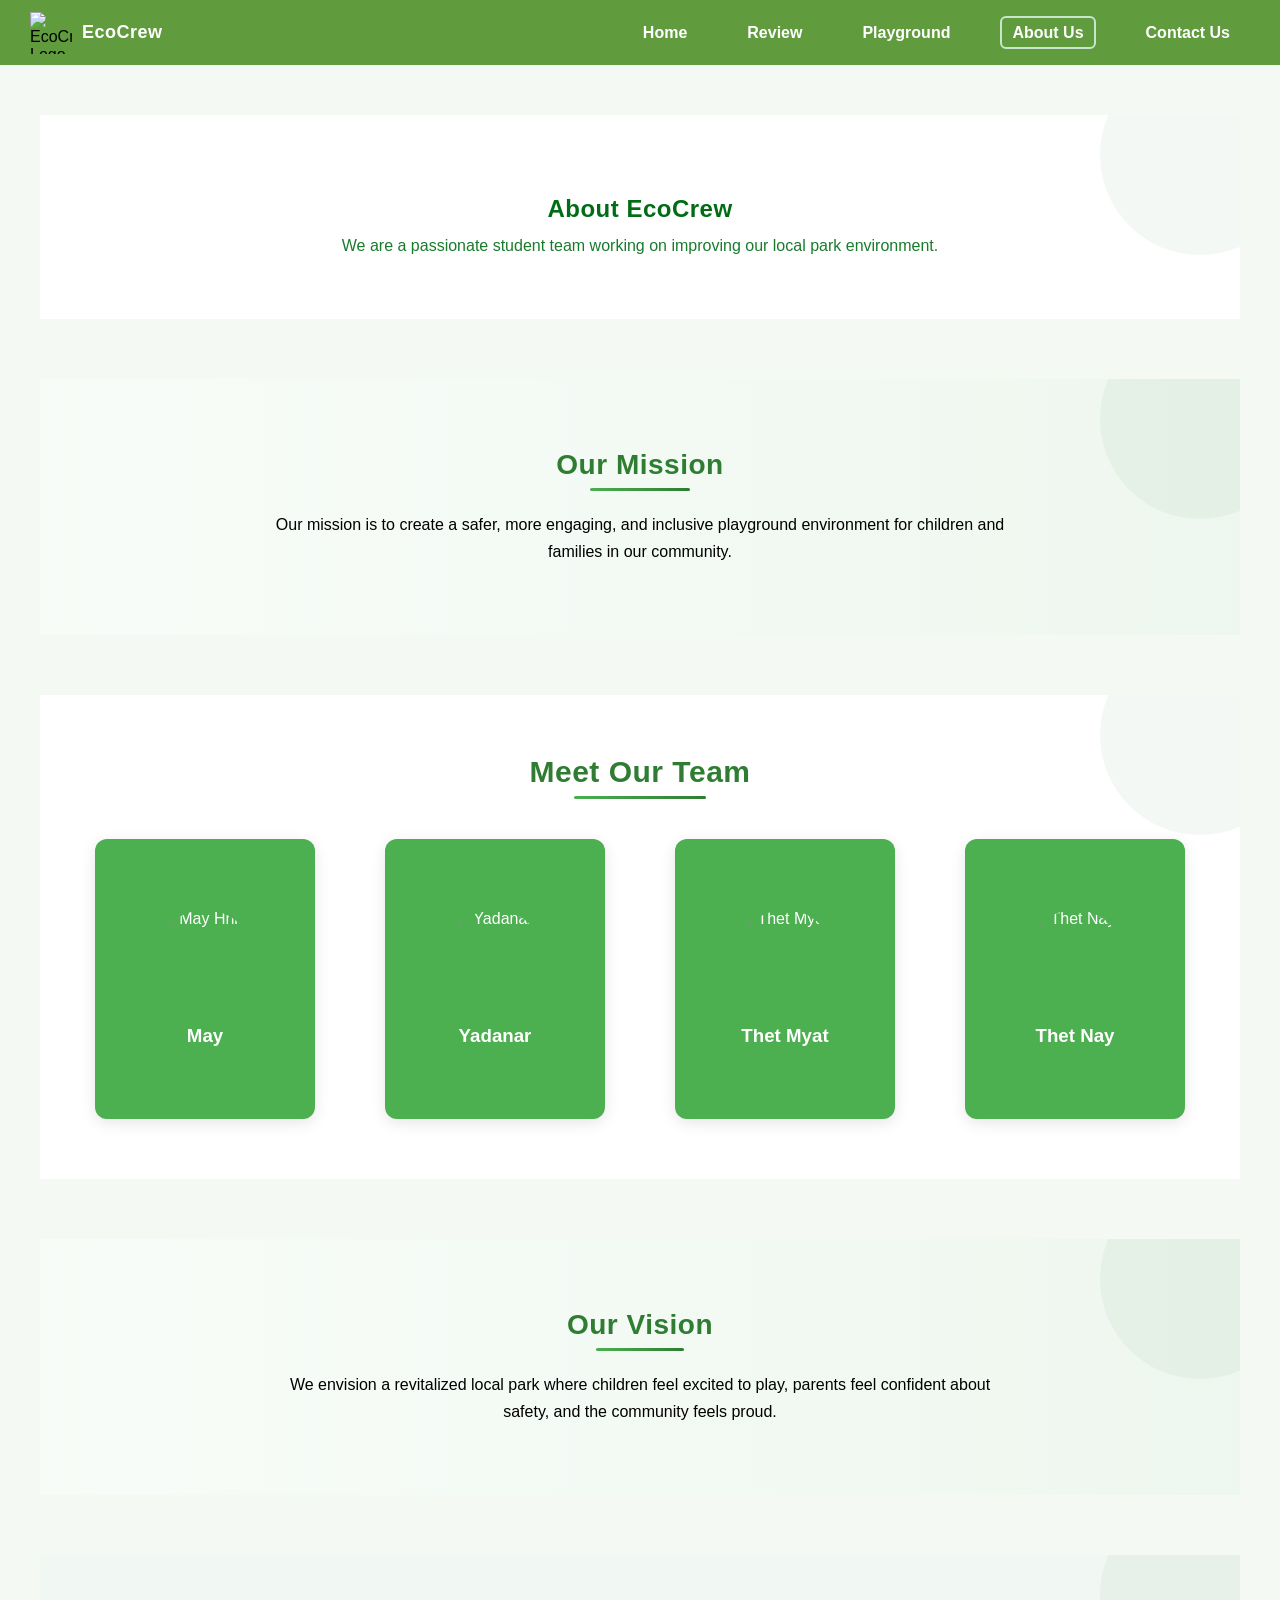
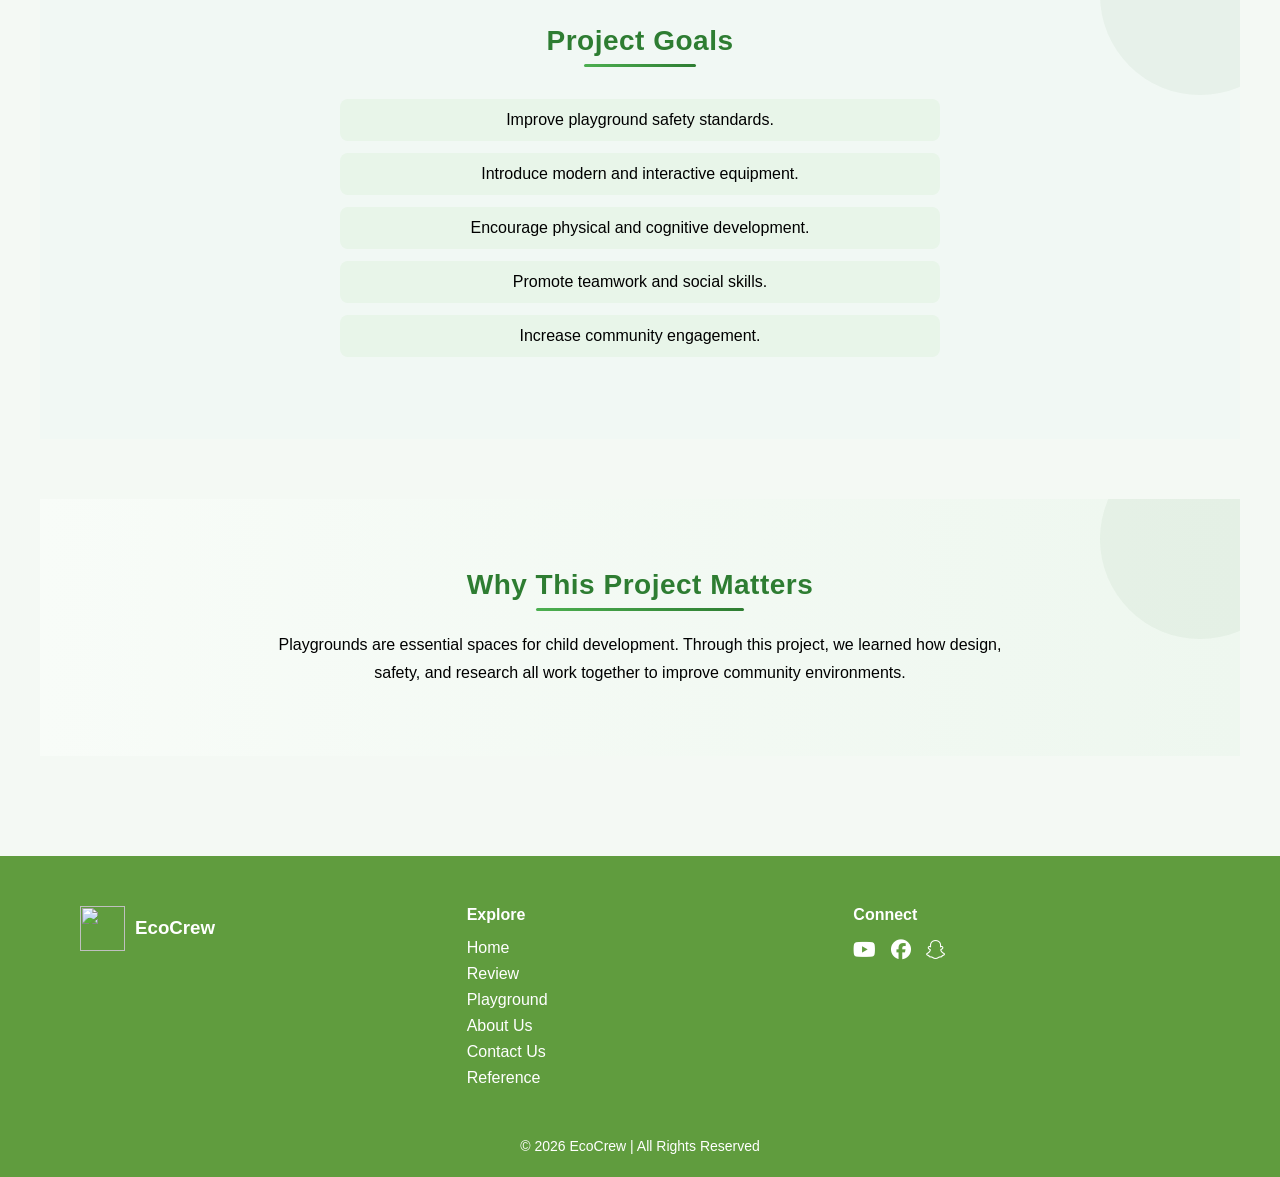
==== about.html @ d2e7d6f7 "Add files via upload" ====
<!DOCTYPE html>
<html lang="en">

<head>
    <meta charset="UTF-8">
    <meta name="viewport" content="width=device-width, initial-scale=1.0">
    <title>EcoCrew | About Us</title>

    <link rel="stylesheet" href="style.css">
    <link rel="shortcut icon" href="./Images/EcoCrewLogo-removebg-preview.png">
    <link rel="stylesheet" href="https://cdnjs.cloudflare.com/ajax/libs/font-awesome/6.5.0/css/all.min.css">
</head>

<body>

    <!-- ================= NAVIGATION ================= -->
    <header>
        <nav class="navbar">

            <div class="logo">
                <img src="./Images/EcoCrew-removebg-preview.png" alt="EcoCrew Logo">
                <span class="logo-text">EcoCrew</span>
            </div>

            <input type="checkbox" id="menu-toggle">

            <label for="menu-toggle" class="menu-icon">
                <i class="fas fa-bars"></i>
            </label>

            <ul class="nav-links">
                <li><a href="./index.html">Home</a></li>
                <li><a href="./review.html">Review</a></li>
                <li><a href="./playground.html">Playground</a></li>
                <li><a href="./about.html" class="active">About Us</a></li>
                <li><a href="./contact.html">Contact Us</a></li>
            </ul>

        </nav>
    </header>
    <main>
        <section class="page-header">
            <h1>About EcoCrew</h1>
            <p>We are a passionate student team working on improving our local park environment.
            </p>
        </section>

        <section class="about-section light">

            <h2>Our Mission</h2>
            <p>Our mission is to create a safer, more engaging, and inclusive playground environment for children and families in our community.
            </p>
        </section>

        <section class="team-section">
            <h2>Meet Our Team</h2>

            <div class="team-container">
                <div class="flip-card">
                    <div class="flip-card-inner">
                        <div class="flip-card-front">
                            <img src="" alt="May Hnin">
                            <h3>May</h3>
                        </div>

                        <div class="flip-card-back">
                            <p>I was responsible for the website design and I ensured that all pages are fully responsive.</p>
                        </div>
                    </div>
                </div>

                <div class="flip-card">
                    <div class="flip-card-inner">
                        <div class="flip-card-front">
                            <img src="" alt="Yadanar">
                            <h3>Yadanar</h3>
                        </div>

                        <div class="flip-card-back">
                            <p>I'm the planner of EcoCrew and I made sure that all the content are related to parks!</p>
                        </div>
                    </div>
                </div>

                <div class="flip-card">
                    <div class="flip-card-inner">
                        <div class="flip-card-front">
                            <img src="" alt="Thet Myat">
                            <h3>Thet Myat</h3>
                        </div>

                        <div class="flip-card-back">
                            <p>I'm the researcher and writer of this group. I helped my member add the images, paragraphs and much more.</p>
                        </div>
                    </div>
                </div>

                <div class="flip-card">
                    <div class="flip-card-inner">
                        <div class="flip-card-front">
                            <img src="" alt="Thet Nay">
                            <h3>Thet Nay</h3>
                        </div>

                        <div class="flip-card-back">
                            <p>I'm the editor of this group and I made sure that there are no errors.</p>
                        </div>
                    </div>
                </div>
            </div>
        </section>

        <section class="about-section">
            <h2>Our Vision</h2>
            <p>We envision a revitalized local park where children feel excited to play, parents feel confident about safety, and the community feels proud.
            </p>
        </section>

        <section class="about-section light">
            <h2>Project Goals</h2>
            <ul class="goal-list">
                <li>Improve playground safety standards.</li>
                <li>Introduce modern and interactive equipment.</li>
                <li>Encourage physical and cognitive development.</li>
                <li>Promote teamwork and social skills.</li>
                <li>Increase community engagement.</li>
            </ul>
        </section>

        <section class="about-section">
            <h2>Why This Project Matters</h2>
            <p>Playgrounds are essential spaces for child development. Through this project, we learned how design, safety, and research all work together to improve community environments.
            </p>
        </section>
    </main>
    <footer class="footer">
        <div class="footer-container">

            <div class="footer-column footer-left">
                <div class="footer-logo">
                    <img src="./Images/EcoCrew-removebg-preview.png" alt="">
                    <h3>EcoCrew</h3>
                </div>
            </div>

            <div class="footer-column footer-center">
                <h4>Explore</h4>
                <a href="index.html">Home</a>
                <a href="review.html">Review</a>
                <a href="playground.html">Playground</a>
                <a href="about.html">About Us</a>
                <a href="contact.html">Contact Us</a>
                <a href="reference.html">Reference</a>
            </div>

            <div class="footer-column footer-right">
                <h4>Connect</h4>
                <div class="social-icons">
                    <a href="https://www.youtube.com/"><i class="fab fa-youtube"></i></a>
                    <a href="https://www.facebook.com/"><i class="fab fa-facebook"></i></a>
                    <a href="https://www.snapchat.com/"><i class="fab fa-snapchat"></i></a>
                </div>
            </div>
        </div>
        <p class="footer-bottom">© 2026 EcoCrew | All Rights Reserved</p>
    </footer>
</body>
</html>
---- style.css ----
* {
    transition: 0.3s ease;
    box-sizing: border-box;
    margin: 0;
    padding: 0;
}

main {
    padding: 40px;
}

section {
    margin-bottom: 60px;
}

h2 {
    margin-bottom: 20px;
    font-size: 28px;
    text-align: center;
}

p {
    line-height: 1.6;
}

html, body{
  height: 100%;
  scroll-behavior: smooth;
}

body {
  display: flex;
  flex-direction: column;
  margin: 0;
  font-family: Arial, sans-serif;
  background-color: #f4f9f4;
}

h1, h2 {
  letter-spacing: 0.5px;
}

h2 {
  position: relative;
  display: inline-block;
  padding-bottom: 10px;
}

h2::after {
  content: "";
  position: absolute;
  width: 60%;
  height: 3px;
  background: linear-gradient(to right, #4CAF50, #2e7d32);
  bottom: 0;
  left: 20%;
  border-radius: 10px;
}

main{
  flex: 1;
}

main {
  margin-top: 75px;
}


section {
  position: relative;
}

section:nth-child(even) {
  background: linear-gradient(to right, #f8fcf8, #eef7ef);
}

section:nth-child(odd) {
  background: #ffffff;
}

section::before {
  content: "";
  position: absolute;
  width: 200px;
  height: 200px;
  background: rgba(46,125,50,0.05);
  border-radius: 50%;
  top: -60px;
  right: -60px;
  z-index: 0;
}

section > * {
  position: relative;
  z-index: 1;
}

.navbar {
  position: fixed;
  top: 0;
  left: 0;
  right: 0;

  height: 65px;
  padding: 0 30px;

  display: flex;
  justify-content: space-between;
  align-items: center;

  background-color: #609c3e;
  z-index: 1000;
}

nav a.active {
  color: rgb(255, 255, 255);
  border: 2px solid #c8e6c9;
}

nav a {
  color: white;
  margin: 0 10px;
  text-decoration: none;
  font-weight: bold;
  transition: color 0.3s ease;
}

.logo {
  display: flex;
  align-items: center;
  gap: 10px;
}

.logo img {
  height: 42px;
  width: 42px;

}

.logo-text{
  font-size: 18px;
  font-weight: bold;
  color: white;
  letter-spacing: 0.5px;
}
.menu-icon {
  display: none;
  font-size: 26px;
  color: white;
  cursor: pointer;
}

.nav-links {
  color: white;
  list-style: none;
  display: flex;
  gap: 20px;
  padding: 0;
  margin: 0;
}

.nav-links a {
  padding: 6px 10px;
  border-radius: 6px;
}

.nav-links a:hover {
  background-color: rgba(255, 255, 255, 0.2);
}

.menu-toggle {
  display: none;
  font-size: 26px;
  color: white;
  cursor: pointer;
}

#menu-toggle {
  display: none;
}

.menu-icon {
  font-size: 26px;
  color: white;
  cursor: pointer;
}


.intro {
  display: flex;
  gap: 40px;
  padding: 60px 80px;
  align-items: center;
  background-color: white;
}


.intro-text {
  flex: 1;
  line-height: 1.6;
}

.intro-text h2 {
  color: #2e7d32;
  margin-bottom: 15px;
  font-size: 28px;
}

.intro-text p {
  margin-bottom: 15px;
}


.intro-image img {
  width: 100%;
  max-width: 480px;
  height: auto;
  border-radius: 16px;
  box-shadow: 0 8px 20px rgba(0, 0, 0, 0.15);
}

.intro-text ul {
  padding-left: 20px;
  margin-bottom: 20px;
}

.intro-text li {
  margin-bottom: 8px;
}

.section h2 {
  color: #2e7d32;
  text-align: center;
  margin-bottom: 20px;
}

.card-grid {
  display: grid;
  grid-template-columns: repeat(3, 1fr);
  gap: 30px;
  margin-top: 40px;
}

section {
  animation: fadeUp 0.8s ease forwards;
  opacity: 0;
}

@keyframes fadeUp {
  from {
    transform: translateY(20px);
    opacity: 0;
  }
  to {
    transform: translateY(0);
    opacity: 1;
  }
}

.card {
  background-color: #e8f5e9;
  padding: 25px;
  border-radius: 16px;
  box-shadow: 0 6px 15px rgba(0,0,0,0.1);
}

.card h3 {
  color: #2e7d32;
  margin-bottom: 10px;
}

.impact-section {
  padding: 60px 80px;
  background-color: #ffffff;
  text-align: center;
}

.impact-section h2 {
  color: #2e7d32;
  margin-bottom: 40px;
}

.impact-grid {
  display: grid;
  grid-template-columns: repeat(3, 1fr);
  gap: 30px;
}

.impact-card {
  background-color: #e8f5e9;
  padding: 30px;
  border-radius: 16px;
  box-shadow: 0 6px 15px rgba(0, 0, 0, 0.1);
}

.footer {
  background-color: #609c3e;
  color: white;
  padding: 50px 80px 20px;
}

.footer-container {
  display: flex;
  justify-content: space-between;
  align-items: flex-start;
  gap: 40px;
  flex-wrap: wrap;
}

.footer-left {
  flex: 1;
  min-width: 220px;
}

.footer-logo {
  display: flex;
  align-items: center;
  gap: 10px;
  margin-bottom: 15px;
}

.footer-logo img {
  width: 45px;
  height: 45px;
}

.footer-column {
  flex: 1;
  min-width: 200px;
}

.footer-column h4 {
  margin-bottom: 15px;
}

.footer-column a {
  display: block;
  color: white;
  text-decoration: none;
  margin-bottom: 8px;
  transition: opacity 0.3s;
}

.footer-column a:hover {
  opacity: 0.7;
}

.social-icons {
  display: flex;
  gap: 15px;
  font-size: 20px;
}

.social-icons a {
  color: white;
  transition: transform 0.3s;
}

.social-icons a:hover {
  transform: scale(1.2);
}

.footer-bottom {
  text-align: center;
  margin-top: 40px;
  font-size: 14px;
}


.hero-section {
  display: flex;
  align-items: center;
  justify-content: space-between;

  padding: 80px;
  gap: 40px;

  background-color: #f4f9f4;
}

.hero-text {
  flex: 1;
}

.hero-text h1 {
  font-size: 36px;
  color: #2e7d32;
  margin-bottom: 20px;
}

.hero-text p {
  font-size: 17px;
  line-height: 1.6;
  margin-bottom: 25px;
}

.hero-button {
  display: inline-block;
  background-color: #2e7d32;
  color: white;
  padding: 12px 26px;
  border-radius: 8px;
  text-decoration: none;
  font-weight: bold;
}

.hero-button:hover {
  background-color: #256428;
}

.hero-image {
  flex: 1;
  max-width: 500px;
}

.hero-image img {
  width: 100%;
  height: auto;
  border-radius: 18px;
  box-shadow: 0 10px 25px rgba(0, 0, 0, 0.15);
}

.flip-card {
  perspective: 1000px;
}

.page-header {
  padding: 80px 20px 60px;
  text-align: center;
  color: rgb(0, 109, 22);
  margin-top: 0px;
}

.page-header p {
  opacity: 0.9;
  margin-top: 10px;
}

.hero-section {
  display: flex;
  align-items: center;
  justify-content: space-between;
  padding: 100px 10%;
  gap: 50px;
  background: linear-gradient(to right, #e8f5e9, #f4f9f4);
  border-bottom: 2px solid #dcedc8;
}

.center-text {
  text-align: center;
  max-width: 800px;
  margin: auto;
  line-height: 1.6;
}

.team-grid {
  display: grid;
  grid-template-columns: repeat(4, 1fr);
  gap: 30px;
  margin-top: 40px;
}

.team-card {
  background-color: white;
  border-radius: 16px;
  padding: 20px;
  text-align: center;
  box-shadow: 0 6px 15px rgba(0,0,0,0.1);
  transition: transform 0.3s ease;
}

.team-card:hover {
  transform: translateY(-8px);
}

.team-card img {
  width: 120px;
  height: 120px;
  object-fit: cover;
  border-radius: 50%;
  margin-bottom: 15px;
}

.team-card h3 {
  color: #2e7d32;
  margin-bottom: 5px;
}

.team-card p {
  font-size: 14px;
  opacity: 0.85;
}

.contact-form {
  max-width: 500px;
  margin: auto;
  background: white;
  padding: 30px;
  border-radius: 16px;
  box-shadow: 0 6px 15px rgba(0,0,0,0.1);
}

.contact-form label {
  display: block;
  margin: 15px 0 5px;
  font-weight: bold;
}

.contact-form input,
.contact-form textarea {
  width: 100%;
  padding: 10px;
  border-radius: 8px;
  border: 1px solid #ccc;
}

.contact-form button {
  margin-top: 20px;
  width: 100%;
  padding: 12px;
  background-color: #2e7d32;
  color: white;
  border: none;
  border-radius: 8px;
  font-weight: bold;
  cursor: pointer;
}

.contact-form button:hover {
  background-color: #256428;
}

.page-content {
  padding: 100px 80px;
  max-width: 900px;
  margin: auto;
}

.reference-list {
  margin-top: 30px;
  line-height: 1.8;
}

.reference-list li {
  margin-bottom: 15px;
}

.reference-list a {
  margin-left: 10px;
  color: #2e7d32;
  font-weight: bold;
  text-decoration: none;
}

.see-more-btn {
  display: inline-block;
  margin-top: 10px;
  padding: 8px 16px;
  background-color: #609c3e;
  color: white;
  border-radius: 6px;
  text-decoration: none;
  font-weight: bold;
  transition: background-color 0.3s ease;
}

.see-more-btn:hover {
  background-color: #4e7f33;
}

.equipment-grid {
  display: grid;
  grid-template-columns: repeat(3, 1fr);
  gap: 40px;
}

.equipment-item {
  display: grid;
  flex-direction: column;
  gap: 50px;
  grid-template-columns: 380px 1.2fr;
  align-items: center;
}

.equipment-grid-Equip {
  display: flex;
  flex-direction: column;
  gap: 80px;
  max-width: 1100px;
  margin: 0 auto;
}

.equipment-info{
  background-color: white;
  padding: 30px;
  border-radius: 15px;
  box-shadow: 0 6px 15px rgba(0, 0, 0, 0.08);
  text-align: left;
}

.equipment-info ul {
  margin-left: 18px;
}

.equipment-info li {
  margin-bottom: 6px;
}

.equipment-section h2 {
  text-align: center;
  font-size: 28px;
  margin-bottom: 60px;
  color: #2e7d32;
}

.equipment-info h3 {
  font-size: 22px;
  margin-bottom: 12px;
}

.equipment-info h4 {
  margin-top: 20px;
  color: #388e3c;
}

.equipment-section {
  padding: 60px 80px;
  width: 100%;
  box-sizing: border-box;
}


.equipment-section h2 {
  text-align: center;
  color: #2e7d32;
  margin-bottom: 40px;
}

.equipment-card {
  background-color: #c8e6c9;
  border-radius: 16px;
  padding: 20px;
  box-shadow: 0 6px 15px rgba(0, 0, 0, 0.1);
}

.equipment-card img {
  width: 100%;
  height: 200px;
  object-fit: cover;
  border-radius: 12px;
  margin-bottom: 15px;
}

.equipment-card h3 {
  text-align: center;
  margin-bottom: 10px;
}

.gallery-section {
  padding: 60px 80px;
  background-color: #f4f9f4;
  text-align: center;
}

.gallery-section h2 {
  color: #2e7d32;
  margin-bottom: 40px;
}

.gallery-grid {
  display: grid;
  grid-template-columns: repeat(4, 1fr);
  gap: 25px;
}

.gallery-item {
  overflow: hidden;
  border-radius: 16px;
  box-shadow: 0 8px 20px rgba(0, 0, 0, 0.12);
  transition: transform 0.3s ease, box-shadow 0.3s ease;
}

.gallery-item img {
  width: 100%;
  height: 220px;
  object-fit: cover;
  transition: transform 0.3s ease;
}

.gallery-item:hover {
  transform: translateY(-8px);
  box-shadow: 0 14px 30px rgba(0, 0, 0, 0.18);
}

.gallery-item:hover img {
  transform: scale(1.08);
}

.flip-card {
  perspective: 1000px;
}

.flip-inner {
  position: relative;
  width: 100%;
  height: 360px;
  transform-style: preserve-3d;
  transition: transform 0.6s;
}

.flip-card:hover .flip-inner {
  transform: rotateY(180deg);
}

.flip-front,
.flip-back {
  position: absolute;
  width: 100%;
  height: 100%;
  backface-visibility: hidden;
  border-radius: 16px;
  padding: 15px;
  text-align: center;
}

.flip-back {
  transform: rotateY(180deg);
}

.flip-inner {
  position: relative;
  width: 100%;
  height: 360px;
  transform-style: preserve-3d;
  transition: transform 0.8s ease;
}

.flip-front {
  background-color: #56a358;
  box-sizing: border-box;
}

.flip-back {
  background-color: #66bb6a;
  box-sizing: border-box;
  transform: rotateY(180deg);
  color: white;
}

.reference-table {
  width: 100%;
  border-collapse: collapse;
  margin-top: 40px;
  background-color: white;
  border-radius: 12px;
  overflow: hidden;
  box-shadow: 0 6px 15px rgba(0,0,0,0.1);
}

.reference-table th {
  background-color: #2e7d32;
  color: white;
  padding: 14px;
  text-align: left;
}

.reference-table td {
  padding: 14px;
  border-bottom: 1px solid #e0e0e0;
}

.reference-table tr:hover {
  background-color: #f1f8f1;
}

.reference-table a {
  color: #2e7d32;
  font-weight: bold;
  text-decoration: none;
}

.info-hero {
    text-align: center;
    padding: 80px 20px;
    background: linear-gradient(to right, #e8f5e9, #f1f8f4);
}

.info-hero h1 {
    font-size: 34px;
    margin-bottom: 15px;
}

.info-hero p {
    max-width: 800px;
    margin: auto;
    color: #555;
}

.info-section {
    padding: 70px 15%;
    background-color: white;
}

.info-section.light {
    background-color: #f7fbf9;
}

.info-section h2 {
    margin-bottom: 20px;
    color: #2e7d32;
    font-size: 24px;
}

.info-section p {
    margin-bottom: 15px;
}

.info-grid {
    display: grid;
    grid-template-columns: 1fr 1fr;
    gap: 40px;
    align-items: start;
}

.info-grid img {
    width: 100%;
    height: 250px;
    object-fit: cover;
    border-radius: 10px;
    margin-bottom: 15px;
}

.info-grid div {
    display: flex;
    flex-direction: column;
}


.reference-table a:hover {
  text-decoration: underline;
}

.survey-list {
    list-style: none;
    padding: 0;
    margin-top: 20px;
}

.survey-list li {
    background: #48a24c;
    margin: 8px 0;
    padding: 15px;
    border-radius: 10px;
    transition: 0.3s ease;
    font-weight: 500;
}

.survey-list li:hover {
    background: #5cc361;
    transform: scale(1.03);
}

header {
    position: relative;
    overflow: hidden;
}

.review-section {
    padding: 60px 20px;
    background-color: #f8fbff;
}

.section-title {
    text-align: center;
    font-size: 32px;
    margin-bottom: 40px;
    font-weight: 600;
}

.review-container {
    display: grid;
    grid-template-columns: repeat(auto-fit, minmax(300px, 380px));
    justify-content: center;
    gap: 30px;
    background-color: #f9fcf9;
}

.review-card {
    background: white;
    padding: 25px;
    border-radius: 14px;
    box-shadow: 0 6px 18px rgba(0,0,0,0.08);
    transition: all 0.35s ease;
    border-top: 5px solid #4CAF50;
}

.review-card:hover {
    transform: translateY(-10px);
    box-shadow: 0 16px 35px rgba(0,0,0,0.15);
    border-top: 5px solid #2e7d32;
}

.review-header h3 {
    margin: 0;
    font-size: 18px;
    color: #2e7d32;
}

.review-header span {
    font-size: 14px;
    color: gray;
}

.review-card p {
    margin-top: 15px;
    line-height: 1.6;
    font-size: 15px;
}

.review-hero {
    text-align: center;
    padding: 80px 10%;
    background: #eef5f0;
}

.review-summary {
    display: flex;
    justify-content: center;
    padding: 60px 10%;
}

.summary-box {
    max-width: 700px;
    text-align: center;
}

.review-container {
    display: grid;
    grid-template-columns: repeat(auto-fit, minmax(300px, 380px));
    justify-content: center;
    gap: 30px;
    padding: 60px 10%;
}

.review-card {
    background: white;
    padding: 25px;
    border-radius: 12px;
    box-shadow: 0 6px 18px rgba(0,0,0,0.08);
}

.statistics-section {
    padding: 80px 10%;
    text-align: center;
    background: #f7f9fb;
    background: linear-gradient(to right, #f0f7f2, #e3f2e8);
}

.stats-grid {
    display: grid;
    grid-template-columns: repeat(auto-fit, minmax(200px, 1fr));
    gap: 30px;
    margin-top: 40px;
}

.stat-box {
    background: white;
    padding: 30px;
    border-radius: 12px;
    box-shadow: 0 6px 18px rgba(0,0,0,0.08);
    transition: 0.3s ease;
}

.stat-box:hover {
    transform: scale(1.05);
    background: #f1f8f4;
}

.stat-box h3 {
    font-size: 36px;
    color: #2e7d32;
}

.final-evaluation {
    padding: 80px 10%;
}

.graph-section {
    padding: 80px 10%;
}

.bar {
    margin: 25px 0;
}

.bar span {
    font-weight: 600;
}

.bar-fill {
    height: 18px;
    background: linear-gradient(to right, #4CAF50, #2e7d32);
    border-radius: 20px;
    margin-top: 8px;
    transition: 0.8s ease;
}

.bar-fill:hover {
    filter: brightness(1.2);
}

.review-top {
    display: flex;
    align-items: center;
    gap: 15px;
    margin-bottom: 15px;
}

.avatar {
    width: 55px;
    height: 55px;
    border-radius: 50%;
    display: flex;
    align-items: center;
    justify-content: center;
    color: white;
    font-size: 20px;
}

.avatar.parent {
    background: #4CAF50;
}

.avatar.student {
    background: #2196F3;
}

.avatar.resident {
    background: #FF9800;
}

.avatar.volunteer {
    background: #9C27B0;
}

.review-info h3 {
    margin: 0;
    font-size: 18px;
}

.review-info span {
    font-size: 14px;
    color: gray;
}

.themes-section {
    padding: 80px 10%;
    background: #ffffff;
}

.theme-list {
    list-style: none;
    padding: 0;
    max-width: 800px;
}

.theme-list li {
    background: #e8f5e9;
    margin: 15px 0;
    padding: 18px;
    border-left: 6px solid #2e7d32;
    border-radius: 8px;
}

.comparison-section {
    padding: 80px 10%;
    background: #effff0;
    line-height: 1.7;
}

.playground-page .hero-section {
    text-align: center;
    background-color: #dff0d8;
    padding: 60px 20px;
    border-bottom: 2px solid #c8e6c9;
}

.playground-page .hero-section h1 {
    color: #2e7d32;
    font-size: 38px;
    margin-bottom: 15px;
}

.playground-page .hero-section p {
    font-size: 18px;
}

.playground-page .equipment-section {
    display: flex;
    flex-wrap: wrap;
    align-items: center;
    padding: 60px 5%;
    gap: 40px;
    transition: background-color 0.5s;
}

.playground-page .equipment-section.odd {
    background-color: #f4f9f4;
    flex-direction: row;
}

.playground-page .equipment-section.even {
    background-color: #e8f5e9;
    flex-direction: row-reverse;
}

.playground-page .equipment-image {
    flex: 1;
    min-width: 300px;
}

.playground-page .equipment-image img {
    width: 100%;
    max-width: 400px;
    border-radius: 18px;
    box-shadow: 0 6px 15px rgba(0,0,0,0.15);
}

.playground-page .equipment-content {
    flex: 2;
    min-width: 300px;
    padding: 20px;
    background: white;
    border-radius: 16px;
    box-shadow: 0 6px 20px rgba(0,0,0,0.1);
}

.playground-page .equipment-content h2 {
    color: #2e7d32;
    margin-bottom: 12px;
}

.playground-page .equipment-content p {
    margin-bottom: 8px;
    line-height: 1.5;
}

.playground-page iframe,
.playground-page video {
    margin-top: 15px;
    border-radius: 12px;
    box-shadow: 0 6px 15px rgba(0,0,0,0.1);
}

.extra-section {
    padding: 50px 20px;
    max-width: 1000px;
    margin: 0 auto;
    border-radius: 10px;
}

.extra-section h2 {
    font-size: 2rem;
    margin-bottom: 20px;
    text-align: center;
}

.extra-section p, .extra-section ul, .extra-section ol {
    font-size: 1.1rem;
    line-height: 1.6;
    margin: 0 auto 15px;
    max-width: 800px;
}

.extra-section.odd {
    background-color: #f0f8ff; 
}

.extra-section.even {
    background-color: #e6ffe6; 
}

.extra-section ul, .extra-section ol {
    padding-left: 20px;
}

.extra-section li {
    margin-bottom: 10px;
}

.extra-sections-container {
    display: flex;
    flex-wrap: wrap;
    justify-content: center;
    gap: 20px;
    max-width: 1200px;
    margin: 0 auto;
}

.extra-section {
    flex: 1 1 45%;
    padding: 30px 20px;
    border-radius: 10px;
    box-sizing: border-box;
}

.extra-section.odd {
    background-color: #f2fff3;
}

.extra-section.even {
    background-color: #e6ffe6; 
}

.extra-section h2 {
    font-size: 1.8rem;
    margin-bottom: 15px;
    text-align: center;
}

.extra-section p, 
.extra-section ul, 
.extra-section ol {
    font-size: 1rem;
    line-height: 1.6;
    margin-bottom: 10px;
}

.extra-section ul, .extra-section ol {
    padding-left: 20px;
}

.extra-section li {
    margin-bottom: 8px;
}

.team-section {
    padding: 70px 10%;
    background-color: #f1f8f4;
    text-align: center;
}

.team-section h2 {
    color: #2e7d32;
    margin-bottom: 40px;
}

.team-container {
    display: grid;
    grid-template-columns: repeat(auto-fit, minmax(220px, 1fr));
    gap: 40px;
    justify-items: center;
}

.flip-card {
    background: transparent;
    width: 220px;
    height: 280px;
    perspective: 1000px;
}

.flip-card-inner {
    position: relative;
    width: 100%;
    height: 100%;
    transition: transform 0.6s ease;
    transform-style: preserve-3d;
}

.flip-card:hover .flip-card-inner {
    transform: rotateY(180deg);
}

.flip-card-front,
.flip-card-back {
    position: absolute;
    width: 100%;
    height: 100%;
    border-radius: 12px;
    backface-visibility: hidden;
    display: flex;
    flex-direction: column;
    justify-content: center;
    align-items: center;
    padding: 20px;
    box-shadow: 0 4px 15px rgba(0, 0, 0, 0.1);
}

.flip-card-front {
    background-color: #4CAF50;
    color: white;
}

.flip-card-front img {
    width: 100px;
    height: 100px;
    border-radius: 50%;
    object-fit: cover;
    margin-bottom: 15px;
}

.flip-card-back {
    background-color: #2E7D32;
    color: white;
    transform: rotateY(180deg);
    font-size: 14px;
    line-height: 1.5;
}

.team-section {
    padding: 60px 40px;
    text-align: center;
}

.team-section h2 {
    font-size: 30px;
    margin-bottom: 40px;
}

.contact-info-section {
    display: flex;
    justify-content: center;
    gap: 30px;
    padding: 60px 10%;
    flex-wrap: wrap;
}

.contact-info-box {
    background: white;
    padding: 30px;
    border-radius: 12px;
    box-shadow: 0 6px 18px rgba(0,0,0,0.08);
    text-align: center;
    min-width: 250px;
}

.contact-form {
    max-width: 500px;
    margin: auto;
    display: flex;
    flex-direction: column;
    gap: 15px;
}

.contact-form input,
.contact-form textarea {
    padding: 12px;
    border-radius: 8px;
    border: 1px solid #ccc;
}

.contact-form button {
    padding: 12px;
    background-color: #2e7d32;
    color: white;
    border: none;
    border-radius: 8px;
    cursor: pointer;
}

.contact-form button:hover {
    background-color: #256628;
}

.about-section {
    padding: 70px 12%;
    text-align: center;
}

.about-section.light {
    background-color: #f1f8f4;
}

.about-section h2 {
    color: #2e7d32;
    margin-bottom: 20px;
    font-size: 28px;
}

.about-section p {
    max-width: 750px;
    margin: auto;
    line-height: 1.7;
    font-size: 16px;
}

.goal-list {
    list-style: none;
    padding: 0;
    max-width: 600px;
    margin: auto;
}

.goal-list li {
    background-color: #e8f5e9;
    margin: 12px 0;
    padding: 12px 18px;
    border-radius: 8px;
}

.welcome {
    text-align: center;
    max-width: 800px;
    margin: auto;
}

.contact-info-section {
    display: flex;
    justify-content: center;
    gap: 30px;
    padding: 60px 10%;
    flex-wrap: wrap;
}

.contact-info-box {
    background: white;
    padding: 30px;
    border-radius: 12px;
    box-shadow: 0 6px 18px rgba(0,0,0,0.08);
    text-align: center;
    min-width: 250px;
}

.contact-form-section {
    padding: 70px 12%;
    text-align: center;
}

.contact-form-section h2 {
    color: #2e7d32;
    margin-bottom: 30px;
}

.contact-form {
    max-width: 500px;
    margin: auto;
    display: flex;
    flex-direction: column;
    gap: 15px;
}

.contact-form input,
.contact-form textarea {
    padding: 12px;
    border-radius: 8px;
    border: 1px solid #ccc;
}

.contact-form button {
    padding: 12px;
    background-color: #2e7d32;
    color: white;
    border: none;
    border-radius: 8px;
    cursor: pointer;
}

.contact-form button:hover {
    background-color: #256628;
}

section {
  overflow: hidden;
}

.equipment-card,
.review-card,
.team-card,
.contact-info-box,
.stat-box {
  backdrop-filter: blur(6px);
  border: 1px solid rgba(46,125,50,0.08);
  transition: all 0.35s ease;
}

.equipment-card:hover,
.review-card:hover,
.team-card:hover,
.contact-info-box:hover,
.stat-box:hover {
  transform: translateY(-12px);
  box-shadow: 0 20px 40px rgba(0,0,0,0.12);
}

@media (max-width: 768px) {

  .hero-section,
  .equipment-section,
  .gallery-section,
  .info-section,
  .review-hero,
  .statistics-section,
  .themes-section,
  .comparison-section,
  .final-evaluation,
  .contact-form-section,
  .about-section {
    padding: 40px 20px !important;
  }

  main {
    padding: 20px;
  }

  h2 {
    font-size: 22px;
  }

  .team-section{
    padding: 40px 20px;
  }

  .flip-card{
    width: 200px;
    height: 260px;
  }

  .footer-container {
    flex-direction: column;
    text-align: center;
    align-items: center;
  }

  .footer-left, .footer-column {
    width: 100%;
  }

  .footer-logo{
    justify-content: center;
  }

  .social-icons{
    justify-content: center;
  }

  .footer-column {
    margin-top: 25px;
  }

  .footer-bottom {
    margin-top: 30px;
  }
}
@media (max-width: 900px) {
  .equipment-grid {
    grid-template-columns: 1fr;
  }

  .equipment-item{
    grid-template-columns: 1fr;
    text-align: center;
  }

  .equipment-item img{
    max-width: 70%;
    margin: auto;
  }

    .info-grid {
        grid-template-columns: 1fr;
    }

    .info-section {
        padding: 50px 8%;
    }

  .social-icons{
    justify-content: center;
  }
  
  .extra-sections-container {
    display: flex;
    flex-wrap: wrap;
    justify-content: center;
    gap: 20px;
    max-width: 1200px;
    margin: 0 auto;
  }
  
  .extra-section {
    flex: 1 1 45%;
    padding: 30px 20px;
    border-radius: 10px;
    box-sizing: border-box;
  }
  
  .extra-section.odd {
    background-color: #f2fff3;
  }
  
  .extra-section.even {
    background-color: #e6ffe6;
  }

.extra-section h2 {
    font-size: 1.8rem;
    margin-bottom: 15px;
    text-align: center;
}

.extra-section p, 
.extra-section ul, 
.extra-section ol {
    font-size: 1rem;
    line-height: 1.6;
    margin-bottom: 10px;
}

.extra-section ul, .extra-section ol {
    padding-left: 20px;
}

.extra-section li {
    margin-bottom: 8px;
}

    .extra-section {
        flex: 1 1 100%; 
    }
  }
@media (max-width: 500px) {
  .team-grid {
    grid-template-columns: 1fr;
  }
}


@media (max-width: 1024px) {
  .menu-icon {
    display: block;
  }

  .nav-links {
    position: absolute;
    text-align: center;
    top: 65px;
    left: 0;
    width: 100%;
    background-color: #609c3e;
    flex-direction: column;
    display: none;
}

  .nav-links li {
    padding: 15px 0;
  }

  #menu-toggle:checked + .menu-icon + .nav-links {
    display: flex;
  }

  .intro {
    flex-direction: column;
    padding: 40px 30px;
  }

  .intro-image img {
    max-width: 100%;
  }

  .intro-text {
    text-align: left;
  }

  .equipment-grid {
    grid-template-columns: 1fr;
  }

  .footer-container{
    grid-template-columns: 1fr;
    text-align: center;
  }

  .impact-grid{
    grid-template-columns: 1fr;
  }

  .hero-section{
    flex-direction: column;
    text-align: center;
  }

  .hero-image{
    max-width: 100%;
  }

  .gallery-grid{
    grid-template-columns: repeat(2,1fr);
  }
}

@media (max-width: 900px) {
  .card-grid{
    grid-template-columns: 1fr;
  }

  .team-grid{
    grid-template-columns: repeat(2, 1fr);
  }
}

@media (max-width: 600px) {
  .gallery-grid {
    grid-template-columns: 1fr;
  }

  .intro{
    flex-direction: column;
    padding: 40px 30px;
  }

  .intro-text{
    text-align: left;
  }

  .reference-table {
    font-size: 14px;
  }
}
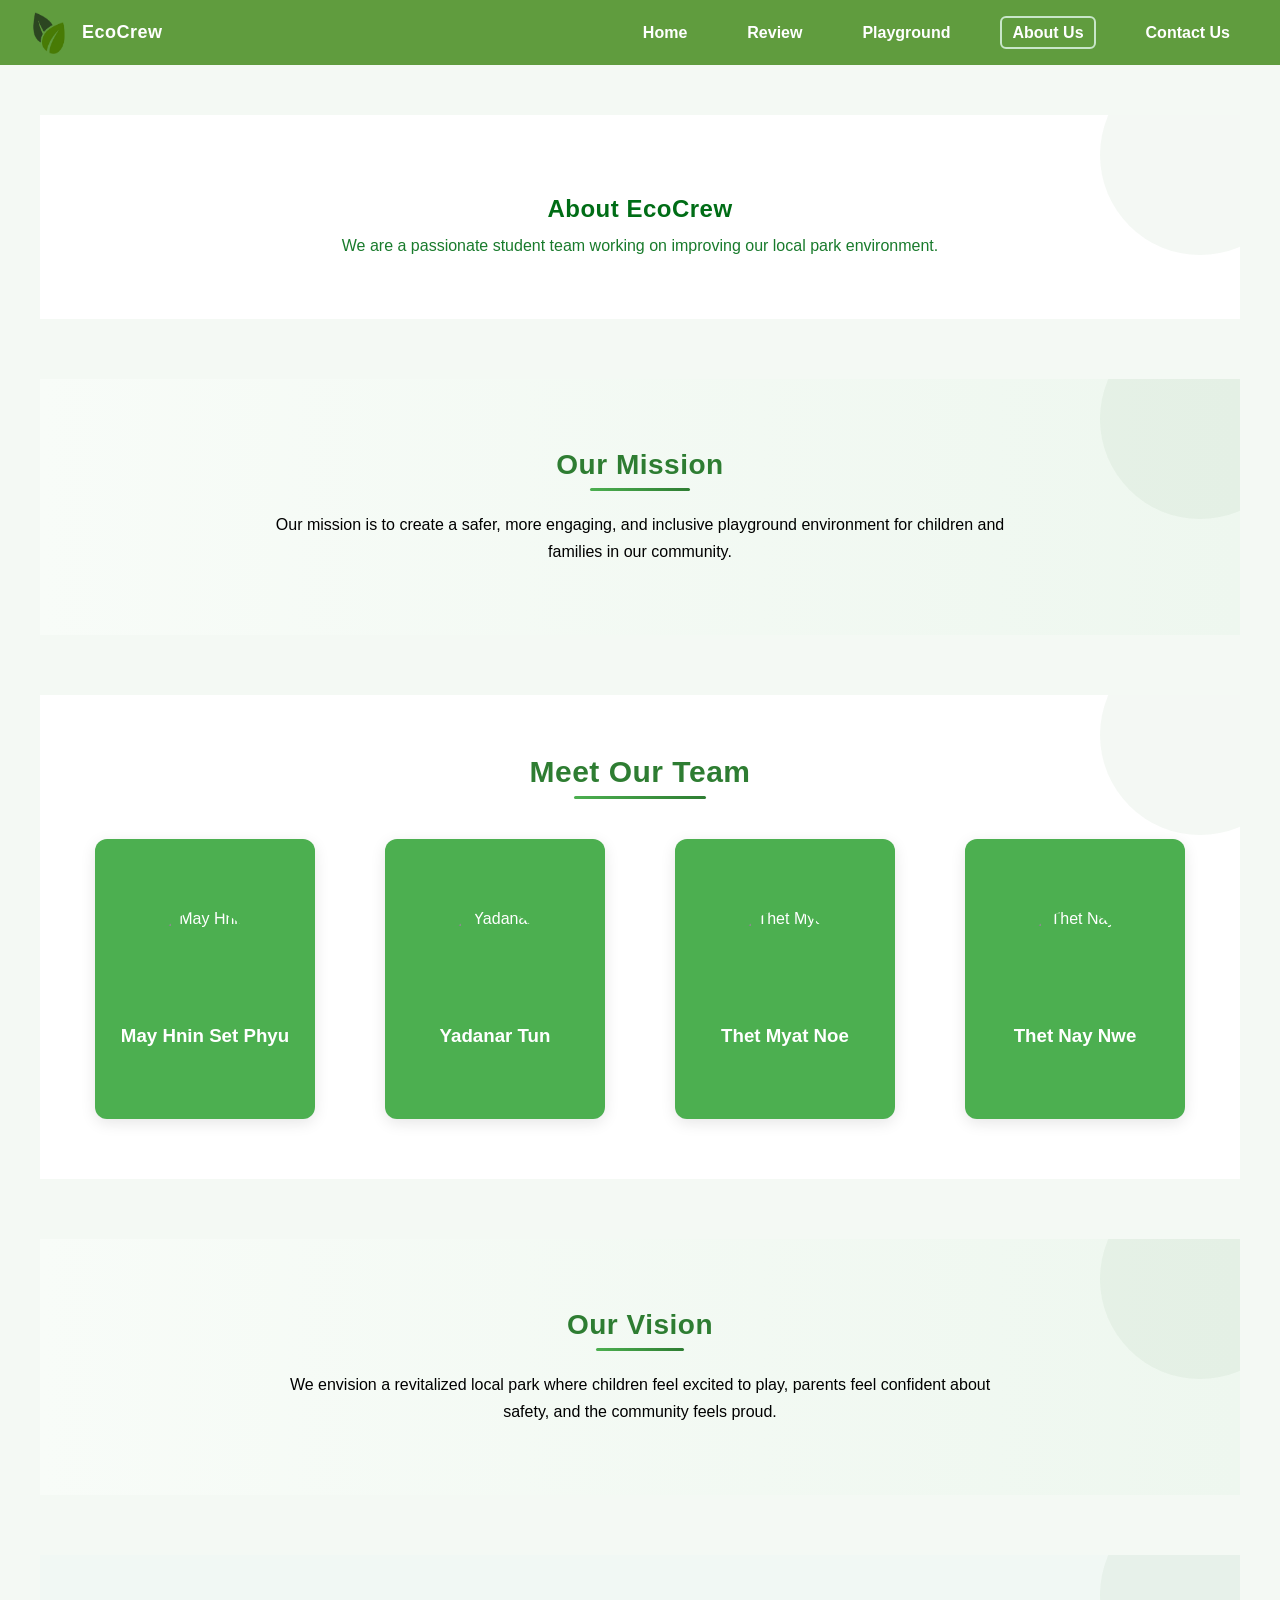
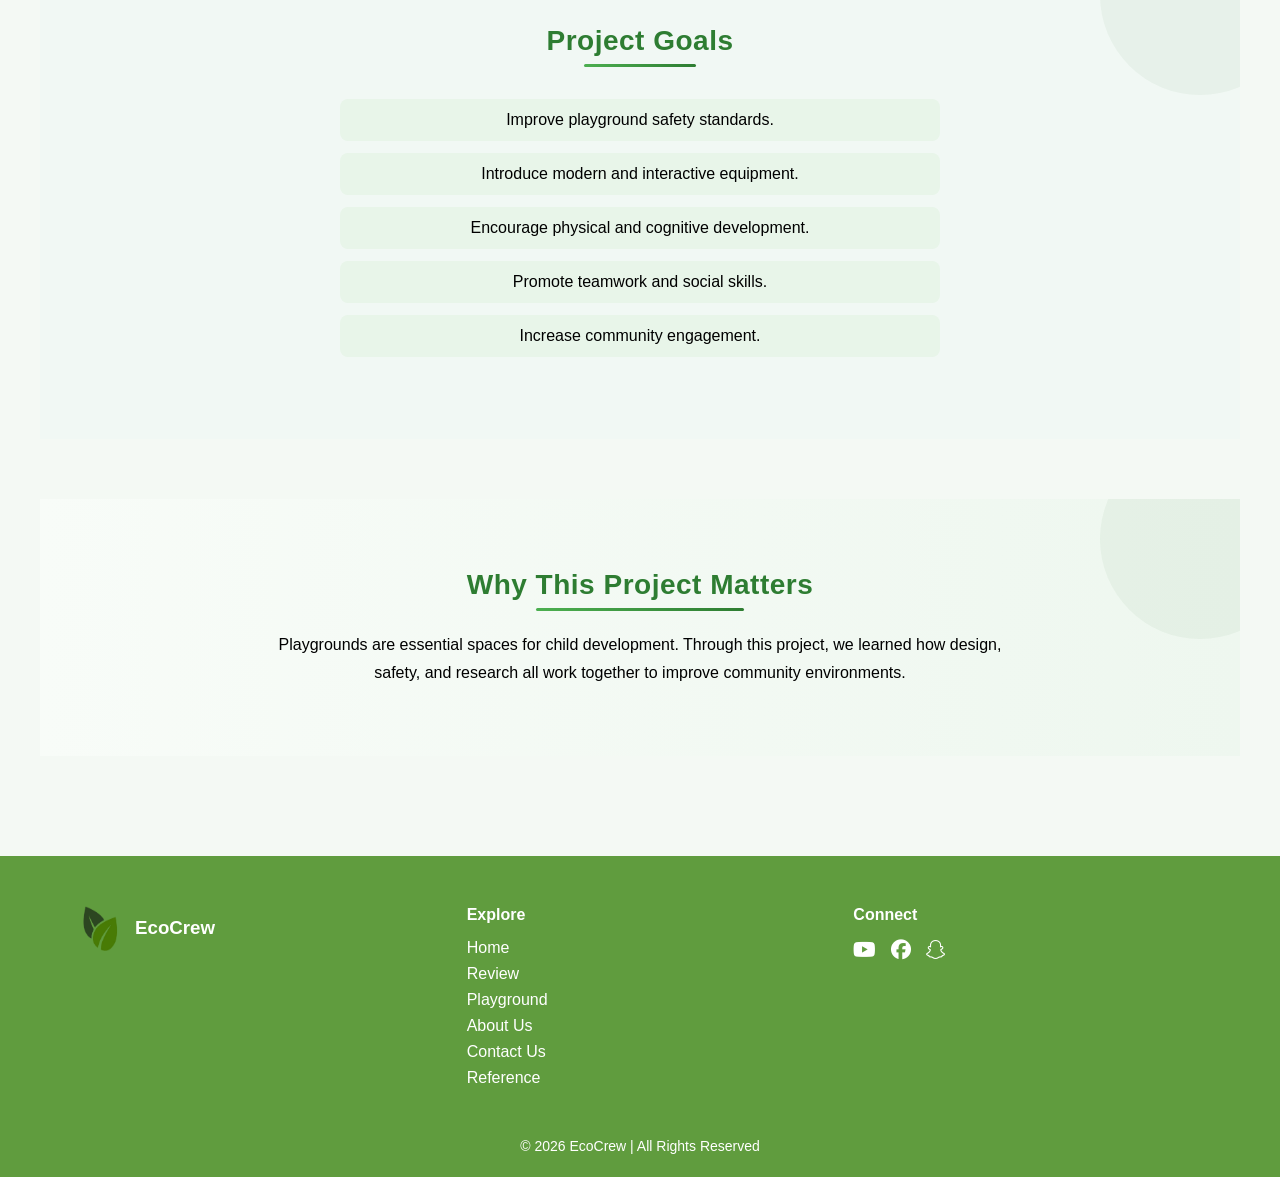
==== commit 57db4935: "Add files via upload" ====
--- a/about.html
+++ b/about.html
@@ -1,41 +1,34 @@
 <!DOCTYPE html>
 <html lang="en">
-
 <head>
     <meta charset="UTF-8">
     <meta name="viewport" content="width=device-width, initial-scale=1.0">
     <title>EcoCrew | About Us</title>
-
     <link rel="stylesheet" href="style.css">
-    <link rel="shortcut icon" href="./Images/EcoCrewLogo-removebg-preview.png">
+    <link rel="icon" type="image/png" href="./Images/favicon.png">
     <link rel="stylesheet" href="https://cdnjs.cloudflare.com/ajax/libs/font-awesome/6.5.0/css/all.min.css">
 </head>
 
 <body>
-
-    <!-- ================= NAVIGATION ================= -->
     <header>
         <nav class="navbar">
-
             <div class="logo">
-                <img src="./Images/EcoCrew-removebg-preview.png" alt="EcoCrew Logo">
+                <img src="./Images/favicon.png" alt="EcoCrew Logo">
                 <span class="logo-text">EcoCrew</span>
             </div>
 
             <input type="checkbox" id="menu-toggle">
-
             <label for="menu-toggle" class="menu-icon">
                 <i class="fas fa-bars"></i>
             </label>
 
-            <ul class="nav-links">
+            <ul class="nav-links" id="nav-links">
                 <li><a href="./index.html">Home</a></li>
                 <li><a href="./review.html">Review</a></li>
                 <li><a href="./playground.html">Playground</a></li>
                 <li><a href="./about.html" class="active">About Us</a></li>
                 <li><a href="./contact.html">Contact Us</a></li>
             </ul>
-
         </nav>
     </header>
     <main>
@@ -59,8 +52,8 @@
                 <div class="flip-card">
                     <div class="flip-card-inner">
                         <div class="flip-card-front">
-                            <img src="" alt="May Hnin">
-                            <h3>May</h3>
+                            <img src="./Images/mh.png" alt="May Hnin">
+                            <h3>May Hnin Set Phyu</h3>
                         </div>
 
                         <div class="flip-card-back">
@@ -72,8 +65,8 @@
                 <div class="flip-card">
                     <div class="flip-card-inner">
                         <div class="flip-card-front">
-                            <img src="" alt="Yadanar">
-                            <h3>Yadanar</h3>
+                            <img src="./Images/yn.png" alt="Yadanar">
+                            <h3>Yadanar Tun</h3>
                         </div>
 
                         <div class="flip-card-back">
@@ -85,8 +78,8 @@
                 <div class="flip-card">
                     <div class="flip-card-inner">
                         <div class="flip-card-front">
-                            <img src="" alt="Thet Myat">
-                            <h3>Thet Myat</h3>
+                            <img src="./Images/tm.png" alt="Thet Myat">
+                            <h3>Thet Myat Noe</h3>
                         </div>
 
                         <div class="flip-card-back">
@@ -98,8 +91,8 @@
                 <div class="flip-card">
                     <div class="flip-card-inner">
                         <div class="flip-card-front">
-                            <img src="" alt="Thet Nay">
-                            <h3>Thet Nay</h3>
+                            <img src="./Images/tn.png" alt="Thet Nay">
+                            <h3>Thet Nay Nwe</h3>
                         </div>
 
                         <div class="flip-card-back">
@@ -138,7 +131,7 @@
 
             <div class="footer-column footer-left">
                 <div class="footer-logo">
-                    <img src="./Images/EcoCrew-removebg-preview.png" alt="">
+                    <img src="./Images/favicon.png" alt="">
                     <h3>EcoCrew</h3>
                 </div>
             </div>
